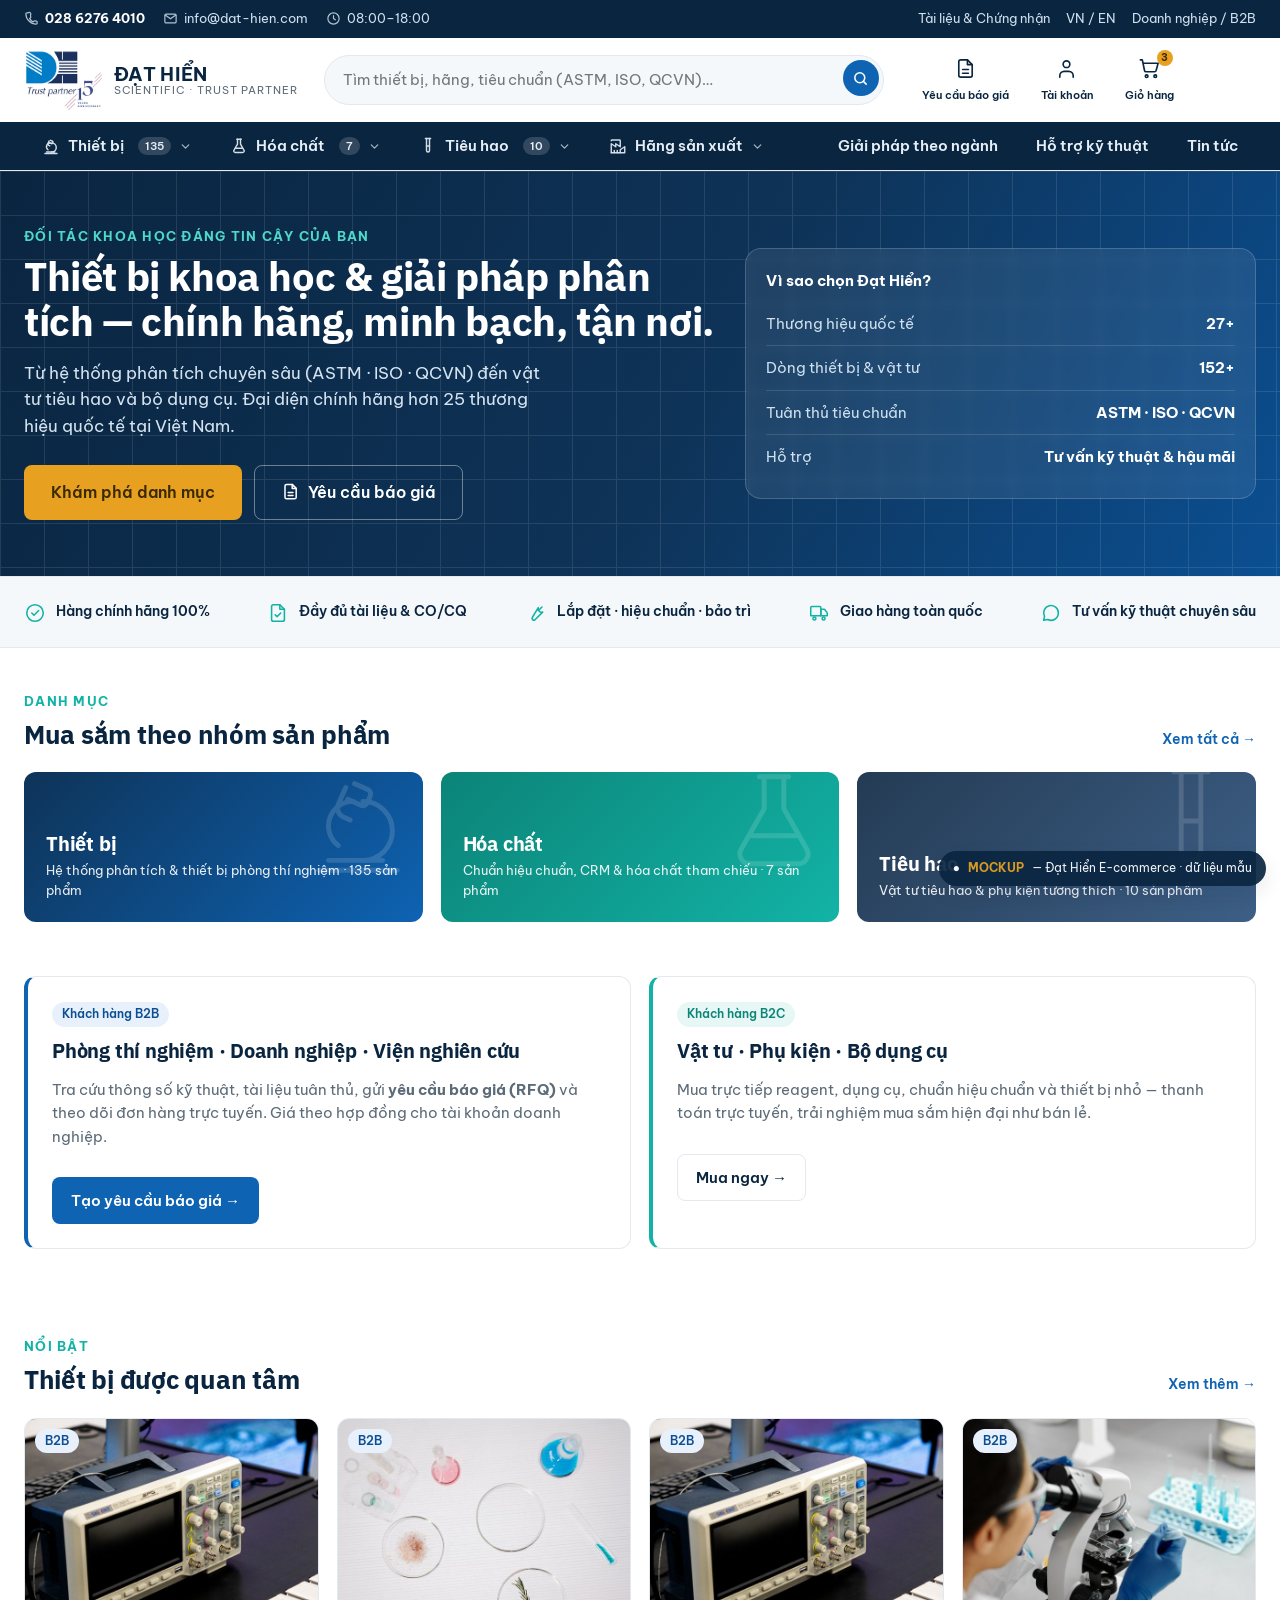
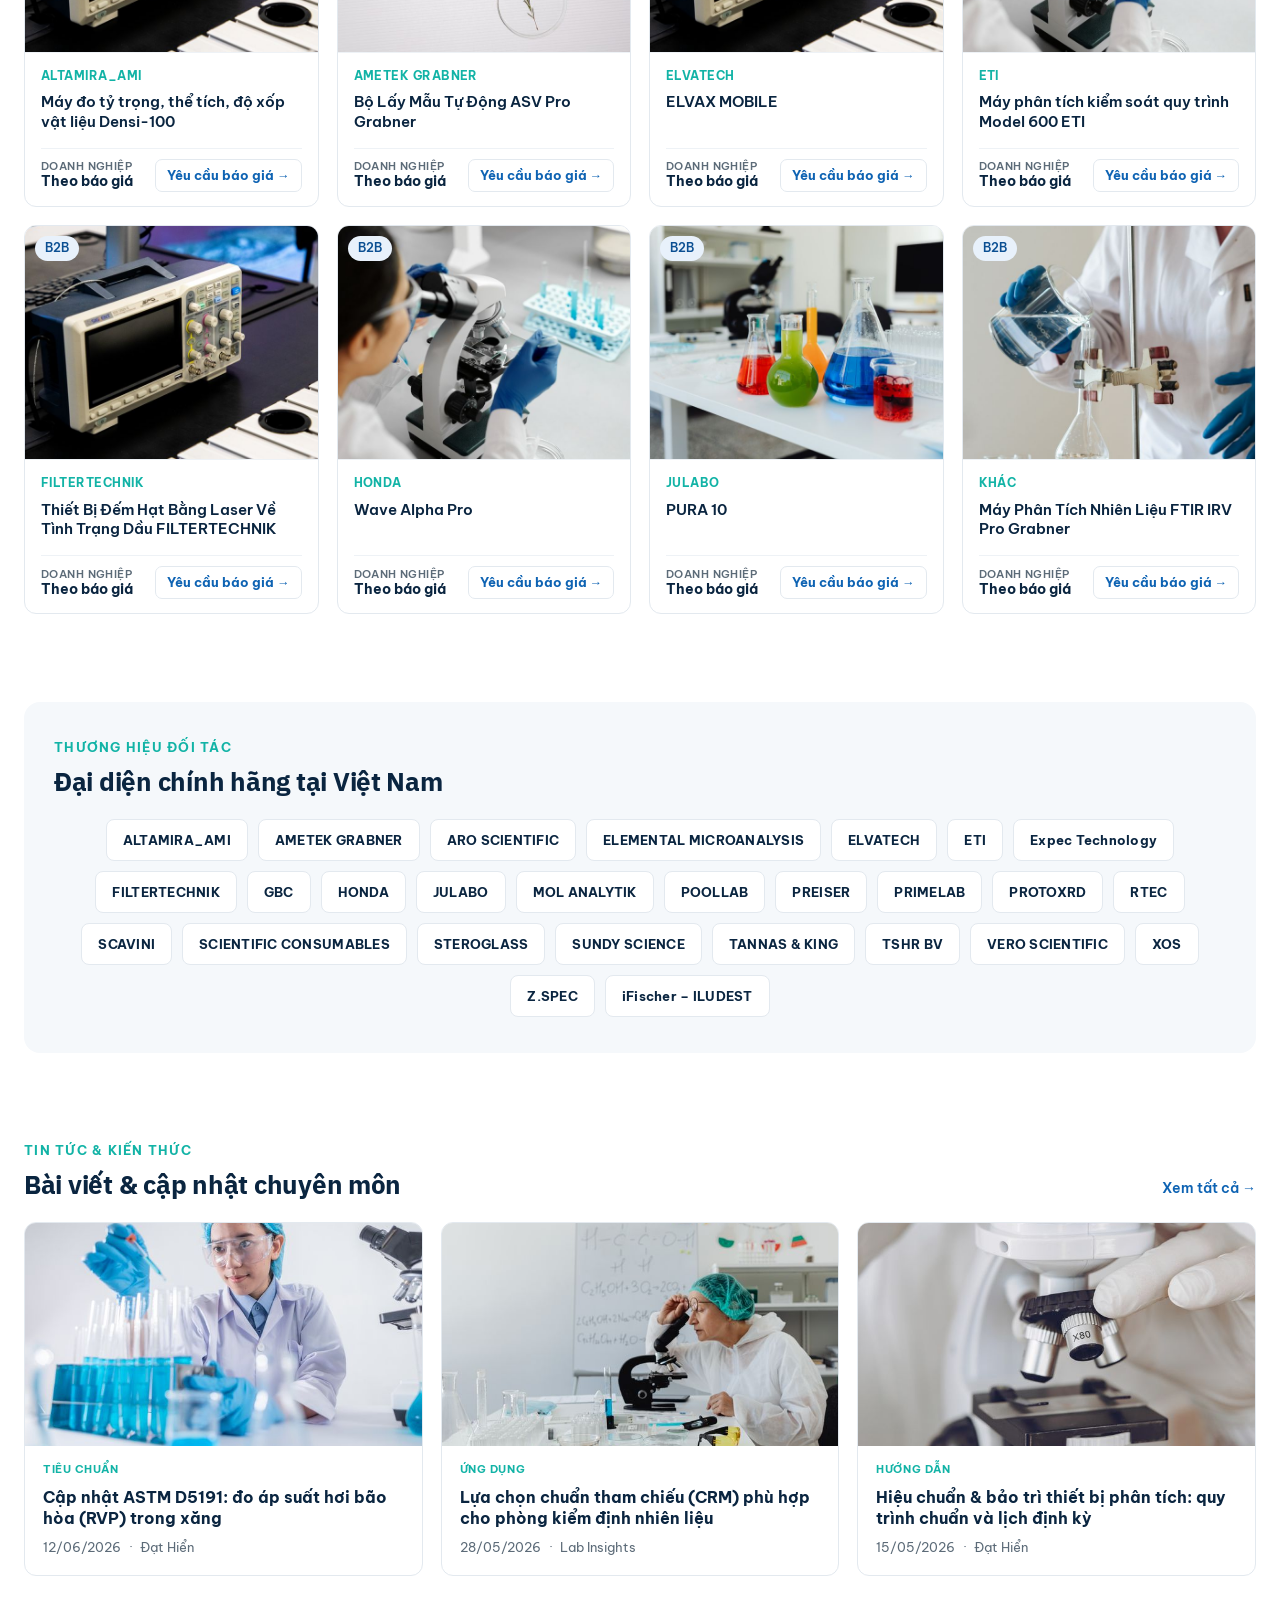
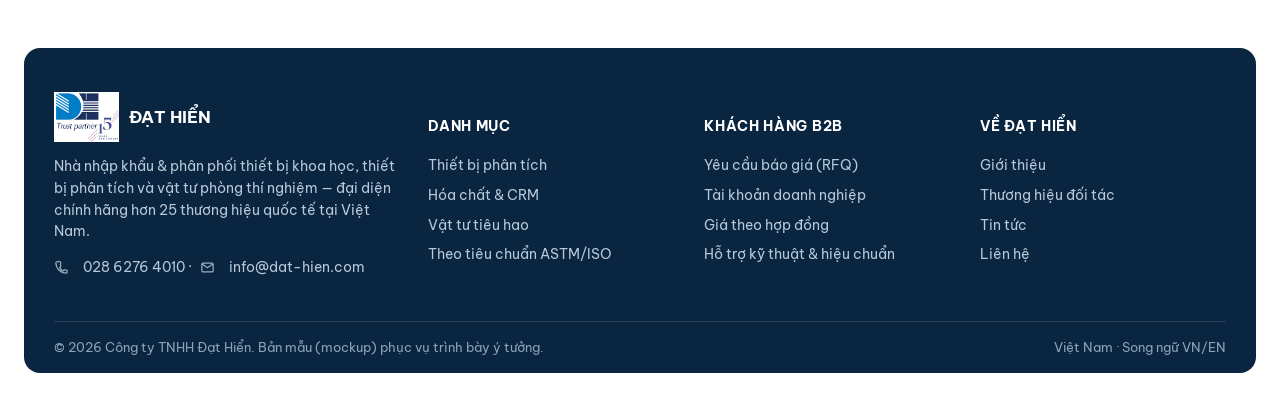
==== mockups/index.html @ 9067872b "Mockup Đạt Hiển — nền tảng TMĐT thiết bị khoa học - 6 trang mockup: trang chủ, danh mục, chi tiết SP" ====
<!doctype html>
<html lang="vi">
<head>
<meta charset="utf-8"/>
<meta name="viewport" content="width=device-width,initial-scale=1"/>
<title>Đạt Hiển — Nền tảng Thiết bị Khoa học | Mockup</title>
<link rel="stylesheet" href="assets/app.css"/>
</head>
<body>
<div id="site-header"></div>

<!-- HERO -->
<div class="hero">
  <div class="grid-deco"></div>
  <div class="wrap">
    <div>
      <div class="eyebrow" style="color:#4fd8c9">Đối tác khoa học đáng tin cậy của bạn</div>
      <h1>Thiết bị khoa học & giải pháp phân tích — chính hãng, minh bạch, tận nơi.</h1>
      <p>Từ hệ thống phân tích chuyên sâu (ASTM · ISO · QCVN) đến vật tư tiêu hao và bộ dụng cụ. Đại diện chính hãng hơn 25 thương hiệu quốc tế tại Việt Nam.</p>
      <div class="cta">
        <a class="btn btn-amber btn-lg" href="catalog.html">Khám phá danh mục</a>
        <a class="btn btn-ghost btn-lg" href="rfq.html" style="background:transparent;color:#fff;border-color:rgba(255,255,255,.4)"><span data-icon="doc"></span> Yêu cầu báo giá</a>
      </div>
    </div>
    <div class="hero-card">
      <div style="font-weight:700;color:#fff;font-size:15px;margin-bottom:10px">Vì sao chọn Đạt Hiển?</div>
      <div class="row"><span class="k">Thương hiệu quốc tế</span><b id="h-brands">25+</b></div>
      <div class="row"><span class="k">Dòng thiết bị & vật tư</span><b id="h-prod">—</b></div>
      <div class="row"><span class="k">Tuân thủ tiêu chuẩn</span><b>ASTM · ISO · QCVN</b></div>
      <div class="row"><span class="k">Hỗ trợ</span><b>Tư vấn kỹ thuật & hậu mãi</b></div>
    </div>
  </div>
</div>

<!-- TRUST -->
<div class="trust"><div class="wrap">
  <div class="item"><span class="ic" data-icon="check"></span> Hàng chính hãng 100%</div>
  <div class="item"><span class="ic" data-icon="fileCheck"></span> Đầy đủ tài liệu & CO/CQ</div>
  <div class="item"><span class="ic" data-icon="wrench"></span> Lắp đặt · hiệu chuẩn · bảo trì</div>
  <div class="item"><span class="ic" data-icon="truck"></span> Giao hàng toàn quốc</div>
  <div class="item"><span class="ic" data-icon="chat"></span> Tư vấn kỹ thuật chuyên sâu</div>
</div></div>

<!-- CATEGORIES -->
<section class="wrap">
  <div class="sec-head"><div><div class="eyebrow">Danh mục</div><h2>Mua sắm theo nhóm sản phẩm</h2></div>
    <a class="link" href="catalog.html">Xem tất cả →</a></div>
  <div class="grid g-3" id="cat-tiles"></div>
</section>

<!-- B2B / B2C split -->
<section class="wrap" style="padding-top:10px">
  <div class="grid g-2">
    <div class="panel" style="border-left:4px solid var(--brand)">
      <div class="pill">Khách hàng B2B</div>
      <h3 style="margin:12px 0 8px;font-size:20px">Phòng thí nghiệm · Doanh nghiệp · Viện nghiên cứu</h3>
      <p class="muted">Tra cứu thông số kỹ thuật, tài liệu tuân thủ, gửi <b>yêu cầu báo giá (RFQ)</b> và theo dõi đơn hàng trực tuyến. Giá theo hợp đồng cho tài khoản doanh nghiệp.</p>
      <a class="btn btn-primary" style="margin-top:14px" href="rfq.html">Tạo yêu cầu báo giá →</a>
    </div>
    <div class="panel" style="border-left:4px solid var(--teal)">
      <div class="pill teal">Khách hàng B2C</div>
      <h3 style="margin:12px 0 8px;font-size:20px">Vật tư · Phụ kiện · Bộ dụng cụ</h3>
      <p class="muted">Mua trực tiếp reagent, dụng cụ, chuẩn hiệu chuẩn và thiết bị nhỏ — thanh toán trực tuyến, trải nghiệm mua sắm hiện đại như bán lẻ.</p>
      <a class="btn btn-ghost" style="margin-top:14px" href="catalog.html">Mua ngay →</a>
    </div>
  </div>
</section>

<!-- FEATURED PRODUCTS -->
<section class="wrap">
  <div class="sec-head"><div><div class="eyebrow">Nổi bật</div><h2>Thiết bị được quan tâm</h2></div>
    <a class="link" href="catalog.html">Xem thêm →</a></div>
  <div class="grid g-4" id="featured"></div>
</section>

<!-- BRANDS -->
<section class="wrap">
  <div class="brands-box">
    <div class="sec-head"><div><div class="eyebrow">Thương hiệu đối tác</div><h2>Đại diện chính hãng tại Việt Nam</h2></div></div>
    <div class="brands-strip" id="brand-strip"></div>
  </div>
</section>

<!-- NEWS / ARTICLES -->
<section class="wrap">
  <div class="sec-head"><div><div class="eyebrow">Tin tức & Kiến thức</div><h2>Bài viết & cập nhật chuyên môn</h2></div>
    <a class="link" href="#">Xem tất cả →</a></div>
  <div class="grid g-3" id="articles"></div>
</section>

<div id="site-footer"></div>

<script src="assets/logo.js"></script>
<script src="assets/catalog.js"></script>
<script src="assets/app.js"></script>
<script>
DH.mountShell({cart:3});
// hero stats
document.getElementById('h-brands').textContent = DH.allManufacturers().length + '+';
var prods = DH.flatProducts();
document.getElementById('h-prod').textContent = prods.length + '+';

// category tiles
var cls=['ct-1','ct-2','ct-3'];
document.getElementById('cat-tiles').innerHTML = DH.catalog.categories.filter(function(c){return c.count>0;}).map(function(c,i){
  var d={'Thiết bị':'Hệ thống phân tích & thiết bị phòng thí nghiệm','Hóa chất':'Chuẩn hiệu chuẩn, CRM & hóa chất tham chiếu','Tiêu hao':'Vật tư tiêu hao & phụ kiện tương thích'};
  return '<a class="cat-tile '+cls[i%3]+'" href="catalog.html"><span class="big">'+DH.catSvg(c.name)+'</span>'
    +'<h3>'+c.name+'</h3><p>'+(d[c.name]||'')+' · '+c.count+' sản phẩm</p></a>';
}).join('');

// featured products (spread across manufacturers)
function card(p){
  var std = p.standards.slice(0,2).map(function(s){return '<span class="pill std">'+s+'</span>'}).join('');
  var isB2C = p.category!=='Thiết bị';
  var foot = isB2C
    ? '<span class="c-price"><small>Bán lẻ</small>Mua trực tiếp</span><span class="c-rfq teal">Thêm vào giỏ →</span>'
    : '<span class="c-price"><small>Doanh nghiệp</small>Theo báo giá</span><span class="c-rfq">Yêu cầu báo giá →</span>';
  return '<a class="card" href="product.html"><div class="thumb '+DH.thumbClass(p.category)+'"><span class="ico" aria-hidden="true">'+p.icon+'</span>'
    +'<img class="thumb-img" src="'+p.img+'" alt="'+p.title.replace(/"/g,"")+'" loading="lazy" onerror="this.remove()"/>'
    +'<span class="flag pill'+(isB2C?' teal':'')+'">'+(isB2C?p.category:'B2B')+'</span></div>'
    +'<div class="c-body"><div class="c-man">'+p.manufacturer+'</div>'
    +(p.deviceBrand?'<div class="c-oem">Tương thích: '+p.deviceBrand+'</div>':'')
    +'<div class="c-name">'+p.title+'</div>'
    +'<div class="c-std">'+std+'</div>'
    +'<div class="c-foot">'+foot+'</div></div></a>';
}
var picks=[]; var seenMan={};
prods.forEach(function(p){ if(!seenMan[p.manufacturer]){seenMan[p.manufacturer]=1;picks.push(p);} });
document.getElementById('featured').innerHTML = picks.slice(0,8).map(card).join('');

// brand strip
document.getElementById('brand-strip').innerHTML = DH.allManufacturers().map(function(m){
  return '<span class="b">'+m.name+'</span>';
}).join('');

// news / articles
var articles=[
  {img:'assets/img/news1.jpg', tag:'Tiêu chuẩn', title:'Cập nhật ASTM D5191: đo áp suất hơi bão hòa (RVP) trong xăng', date:'12/06/2026', src:'Đạt Hiển'},
  {img:'assets/img/news2.jpg', tag:'Ứng dụng', title:'Lựa chọn chuẩn tham chiếu (CRM) phù hợp cho phòng kiểm định nhiên liệu', date:'28/05/2026', src:'Lab Insights'},
  {img:'assets/img/news3.jpg', tag:'Hướng dẫn', title:'Hiệu chuẩn & bảo trì thiết bị phân tích: quy trình chuẩn và lịch định kỳ', date:'15/05/2026', src:'Đạt Hiển'}
];
document.getElementById('articles').innerHTML = articles.map(function(a){
  return '<a class="article-card" href="#"><div class="a-thumb"><img src="'+a.img+'" alt="" loading="lazy" onerror="this.remove()"/></div>'
    +'<div class="a-body"><div class="a-tag">'+a.tag+'</div><div class="a-title">'+a.title+'</div>'
    +'<div class="a-meta"><span>'+a.date+'</span><span>·</span><span>'+a.src+'</span></div></div></a>';
}).join('');
</script>
</body>
</html>
---- mockups/assets/app.css ----
/* ==========================================================================
   Đạt Hiển E-commerce — Mockup design system
   Phong cách: khoa học, sạch, chuyên nghiệp (cảm hứng alpharesources — bản sắc riêng)
   ========================================================================== */
@import url("fonts.css");
:root{
  --navy:#0a2540;
  --navy-2:#0e3358;
  --brand:#0e63b3;        /* Đạt Hiển blue */
  --brand-600:#0b4f92;
  --brand-050:#e8f1fb;
  --teal:#12b3a6;         /* accent khoa học */
  --teal-050:#e6f7f5;
  --amber:#e8a020;        /* RFQ / báo giá */
  --ink:#12222f;
  --muted:#5c6b78;
  --line:#e3e9ef;
  --line-2:#eef2f6;
  --bg:#ffffff;
  --surface:#f5f8fb;
  --surface-2:#eef3f8;
  --ok:#1a9d63;
  --radius:12px;
  --radius-sm:8px;
  --shadow-sm:0 1px 2px rgba(10,37,64,.06),0 1px 3px rgba(10,37,64,.08);
  --shadow-md:0 8px 24px rgba(10,37,64,.10);
  --shadow-lg:0 18px 48px rgba(10,37,64,.16);
  --maxw:1420px;
  --head-h:170px;         /* util(38)+head(84)+nav(48) — dùng cho sticky offset */
  --font:"Be Vietnam Pro","Segoe UI",Roboto,-apple-system,"Helvetica Neue",Arial,sans-serif;
  --font-head:"IBM Plex Sans","Be Vietnam Pro","Segoe UI",Roboto,-apple-system,Arial,sans-serif;
}
*{box-sizing:border-box}
html{scroll-behavior:smooth;overflow-x:hidden}
body{
  margin:0;font-family:var(--font);color:var(--ink);background:var(--bg);
  font-size:15px;line-height:1.55;-webkit-font-smoothing:antialiased;
  overflow-x:hidden;               /* chặn cuộn ngang do tràn trên mobile */
}
img{max-width:100%;display:block}
a{color:inherit;text-decoration:none}
/* Accessibility: focus rõ ràng cho bàn phím */
:focus-visible{outline:2px solid var(--brand);outline-offset:2px;border-radius:4px}
.util a:focus-visible,.hero a:focus-visible,.cat>a:focus-visible{outline-color:#fff}
.sr-only{position:absolute;width:1px;height:1px;padding:0;margin:-1px;overflow:hidden;clip:rect(0,0,0,0);white-space:nowrap;border:0}
/* ---- Bộ icon SVG ---- */
.svgi{width:1.2em;height:1.2em;flex:none;display:inline-block;vertical-align:-.18em;
  stroke:currentColor;fill:none;stroke-width:1.9;stroke-linecap:round;stroke-linejoin:round}
.u-i{width:15px;height:15px;vertical-align:-.22em;margin-right:6px;opacity:.85}
.nav-i{width:18px;height:18px;vertical-align:-.2em;opacity:.92}
.cat>a .chev{display:inline-flex;align-items:center;opacity:.7}
.cat>a .chev .svgi{width:13px;height:13px;stroke-width:2.4}
.icon-btn .ic .svgi{width:23px;height:23px;stroke-width:1.7}
.s-btn .svgi{width:17px;height:17px;stroke-width:2.2}
.trust .item .svgi{width:22px;height:22px;stroke-width:1.7;color:var(--teal)}
.cat-tile .big .svgi{width:118px;height:118px;stroke:#fff;stroke-width:1;opacity:1}
h1,h2,h3,h4{margin:0;line-height:1.2;color:var(--navy);font-weight:700;font-family:var(--font-head);letter-spacing:-.01em}
.wrap{max-width:var(--maxw);margin:0 auto;padding:0 24px}
.muted{color:var(--muted)}
.pill{display:inline-flex;align-items:center;gap:6px;font-size:12px;font-weight:600;
  padding:3px 10px;border-radius:999px;background:var(--brand-050);color:var(--brand-600)}
.pill.teal{background:var(--teal-050);color:#0c8478}
.pill.std{background:#f0f4f8;color:var(--muted);font-weight:600;letter-spacing:.02em}
.btn{display:inline-flex;align-items:center;justify-content:center;gap:8px;cursor:pointer;
  font:inherit;font-weight:600;border:1px solid transparent;border-radius:var(--radius-sm);
  padding:11px 18px;transition:.15s;white-space:nowrap}
.btn-primary{background:var(--brand);color:#fff}
.btn-primary:hover{background:var(--brand-600)}
.btn-amber{background:var(--amber);color:#3a2a00}
.btn-amber:hover{filter:brightness(.96)}
.btn-ghost{background:#fff;border-color:var(--line);color:var(--navy)}
.btn-ghost:hover{border-color:var(--brand);color:var(--brand)}
.btn-lg{padding:14px 26px;font-size:16px}
.btn-block{width:100%}

/* ---------- Top utility bar ---------- */
.util{background:var(--navy);color:#cfe0ee;font-size:12.5px}
.util .wrap{display:flex;align-items:center;justify-content:space-between;height:38px}
.util a{color:#cfe0ee}.util a:hover{color:#fff}
.util .u-left span{margin-right:18px}
.util .u-right span{margin-left:16px}
.util b{color:#fff}

/* ---------- Header ---------- */
header.site{position:sticky;top:0;z-index:60;background:#fff;border-bottom:1px solid var(--line);box-shadow:var(--shadow-sm)}
.head-main{display:flex;align-items:center;gap:26px;height:84px}
.brand{display:flex;align-items:center;gap:12px}
.brand img{height:60px;width:auto}
.brand .b-txt{line-height:1.1}
.brand .b-name{font-weight:800;color:var(--navy);font-size:19px;letter-spacing:.01em}
.brand .b-sub{font-size:11px;color:var(--muted);text-transform:uppercase;letter-spacing:.08em}
.search{flex:1;position:relative;max-width:560px}
.search input{width:100%;border:1.5px solid var(--line);border-radius:999px;padding:12px 46px 12px 18px;
  font:inherit;background:var(--surface)}
.search input:focus{outline:none;border-color:var(--brand);background:#fff}
.search .s-btn{position:absolute;right:5px;top:5px;width:36px;height:36px;border:none;border-radius:50%;
  background:var(--brand);color:#fff;cursor:pointer;font-size:15px}
.head-actions{display:flex;align-items:center;gap:8px}
.icon-btn{display:flex;flex-direction:column;align-items:center;gap:2px;padding:6px 12px;border-radius:8px;
  color:var(--navy);font-size:11px;font-weight:600;cursor:pointer}
.icon-btn:hover{background:var(--surface)}
.icon-btn .ic{font-size:19px}
.icon-btn .badge{position:relative}
.icon-btn .badge b{position:absolute;top:-6px;right:-12px;background:var(--amber);color:#3a2a00;
  font-size:10px;min-width:16px;height:16px;border-radius:8px;display:flex;align-items:center;justify-content:center;padding:0 3px}
/* hamburger (chỉ hiện trên mobile) */
.nav-toggle{display:none;flex-direction:column;justify-content:center;gap:5px;width:44px;height:44px;
  border:1px solid var(--line);border-radius:10px;background:#fff;cursor:pointer;padding:0 11px;flex:none}
.nav-toggle span{display:block;height:2px;background:var(--navy);border-radius:2px;transition:.2s}
.nav-scrim{display:none}

/* ---------- Nav bar (horizontal categories) ---------- */
nav.cats{background:var(--navy);position:relative}
.cats .wrap{display:flex;align-items:stretch;gap:2px;position:relative}
.cat{position:static}
.cat>a{display:flex;align-items:center;gap:8px;height:48px;padding:0 18px;color:#e6eef6;font-weight:600;font-size:14.5px;cursor:pointer}
.cat>a .chev{font-size:10px;opacity:.7;transition:.2s}
.cat:hover>a,.cat.active>a{background:var(--brand)}
.cat:hover>a .chev{transform:rotate(180deg)}
.cat .tag{margin-left:6px;font-size:10.5px;background:rgba(255,255,255,.16);padding:1px 7px;border-radius:999px}
.cat.spacer{margin-left:auto}
.cat.plain>a:hover{background:var(--navy-2)}

/* ---------- Mega menu ---------- */
.mega{position:absolute;left:0;right:0;top:100%;background:#fff;border-top:3px solid var(--brand);
  box-shadow:var(--shadow-lg);opacity:0;visibility:hidden;transform:translateY(6px);transition:.16s;z-index:70}
.cat:hover .mega,.cat:focus-within .mega{opacity:1;visibility:visible;transform:none}
.cat:focus-within>a{background:var(--brand)}
.mega-inner{max-width:var(--maxw);margin:0 auto;display:grid;grid-template-columns:290px 1fr;min-height:360px}
.mm-left{background:var(--surface);border-right:1px solid var(--line);padding:14px 0;max-height:460px;overflow:auto}
.mm-left .mm-h{padding:6px 22px;font-size:11px;font-weight:700;text-transform:uppercase;letter-spacing:.08em;color:var(--muted)}
.mm-man{display:flex;align-items:center;justify-content:space-between;padding:9px 22px;cursor:pointer;font-size:14px;font-weight:600;color:var(--navy);border-left:3px solid transparent}
.mm-man:hover,.mm-man.on{background:#fff;border-left-color:var(--brand);color:var(--brand)}
.mm-man .c{font-size:11px;color:var(--muted);font-weight:600}
.mm-right{padding:22px 28px;overflow:auto;max-height:460px}
.mm-right .mm-title{display:flex;align-items:baseline;gap:10px;margin-bottom:14px}
.mm-right .mm-title h4{font-size:16px}
.mm-cols{columns:3;column-gap:34px}
.mm-line{break-inside:avoid;margin-bottom:16px}
.mm-line .l-h{font-weight:700;color:var(--navy);font-size:13.5px;margin-bottom:6px;padding-bottom:5px;border-bottom:1px solid var(--line-2)}
.mm-line a{display:block;font-size:13px;color:var(--muted);padding:3px 0}
.mm-line a:hover{color:var(--brand)}
.mm-foot{grid-column:1/-1;border-top:1px solid var(--line);padding:12px 28px;display:flex;justify-content:space-between;align-items:center;background:var(--surface)}
.mm-foot .k{font-size:12.5px;color:var(--muted)}

/* mega-menu: manufacturer A-Z grid variant */
.mm-azgrid{display:grid;grid-template-columns:repeat(4,1fr);gap:10px 26px;padding:24px 28px}
.mm-azgrid a{font-size:13.5px;color:var(--navy);padding:5px 0;font-weight:600;display:flex;justify-content:space-between}
.mm-azgrid a:hover{color:var(--brand)}
.mm-azgrid a .c{color:var(--muted);font-weight:600;font-size:11px}

/* ---------- Breadcrumb ---------- */
.crumb{font-size:13px;color:var(--muted);padding:16px 0}
.crumb a:hover{color:var(--brand)}
.crumb .sep{margin:0 8px;opacity:.6}

/* ---------- Generic section ---------- */
section{padding:40px 0}
/* class .wrap (padding:0 24px) vốn đè mất padding dọc của section → khôi phục nhịp dọc, giữ padding ngang */
section.wrap{padding-top:44px;padding-bottom:44px}
.sec-head{display:flex;align-items:flex-end;justify-content:space-between;margin-bottom:22px}
.sec-head h2{font-size:26px}
.sec-head .link{color:var(--brand);font-weight:600;font-size:14px}
.eyebrow{color:var(--teal);font-weight:700;font-size:12.5px;text-transform:uppercase;letter-spacing:.1em;margin-bottom:8px}

/* ---------- Cards ---------- */
.grid{display:grid;gap:18px}
.g-3{grid-template-columns:repeat(3,1fr)}
.g-4{grid-template-columns:repeat(4,1fr)}
.g-2{grid-template-columns:repeat(2,1fr)}
.card{background:#fff;border:1px solid var(--line);border-radius:var(--radius);overflow:hidden;transition:.16s;display:flex;flex-direction:column}
.card:hover{box-shadow:var(--shadow-md);transform:translateY(-2px);border-color:#d3ddE7}
.card .thumb{aspect-ratio:5/4;background:
    radial-gradient(120% 120% at 30% 20%,#fff 0%,var(--surface) 55%,var(--surface-2) 100%);
  display:flex;align-items:center;justify-content:center;position:relative;border-bottom:1px solid var(--line-2)}
.card .thumb::after{content:"";position:absolute;inset:0;opacity:.5;
  background-image:linear-gradient(var(--line-2) 1px,transparent 1px),linear-gradient(90deg,var(--line-2) 1px,transparent 1px);
  background-size:24px 24px;-webkit-mask-image:radial-gradient(circle at center,#000 40%,transparent 78%);mask-image:radial-gradient(circle at center,#000 40%,transparent 78%)}
.card .thumb .ico{position:relative;color:var(--brand);opacity:.55}
.card .thumb .ico .svgi{width:56px;height:56px;stroke-width:1.4}
.card .thumb .thumb-img{position:absolute;inset:0;width:100%;height:100%;object-fit:cover;z-index:1}
.card:hover .thumb .thumb-img{transform:scale(1.04);transition:transform .3s}
.card .thumb .flag{position:absolute;top:10px;left:10px;z-index:2}
/* sắc nền + màu icon theo danh mục để phá thế đơn điệu của lưới sản phẩm */
.card .thumb.tb-equip{background:radial-gradient(120% 120% at 30% 20%,#fff,var(--brand-050) 120%)}
.card .thumb.tb-equip .ico{color:var(--brand)}
.card .thumb.tb-chem{background:radial-gradient(120% 120% at 30% 20%,#fff,var(--teal-050) 120%)}
.card .thumb.tb-chem .ico{color:#0c8478}
.card .thumb.tb-consum{background:radial-gradient(120% 120% at 30% 20%,#fff,#eef2f8 120%)}
.card .thumb.tb-consum .ico{color:#3d5f86}
.card .c-body{padding:14px 16px;display:flex;flex-direction:column;gap:8px;flex:1}
.card .c-man{font-size:11.5px;font-weight:700;color:var(--teal);text-transform:uppercase;letter-spacing:.04em}
.card .c-oem{font-size:11.5px;font-weight:600;color:#0c8478;margin-top:-2px}
.card .c-name{font-weight:600;color:var(--navy);font-size:14.5px;line-height:1.35;display:-webkit-box;-webkit-line-clamp:2;-webkit-box-orient:vertical;overflow:hidden;min-height:39px}
.card .c-std{display:flex;flex-wrap:wrap;gap:5px}
.card .c-foot{margin-top:auto;display:flex;align-items:center;justify-content:space-between;gap:8px;padding-top:10px;border-top:1px solid var(--line-2)}
.card .c-price{display:flex;flex-direction:column;font-weight:700;color:var(--navy);font-size:13.5px;line-height:1.25}
.card .c-price small{font-weight:600;color:var(--muted);font-size:10.5px;text-transform:uppercase;letter-spacing:.04em}
.card .c-rfq{font-size:12.5px;font-weight:700;color:var(--brand);display:inline-flex;align-items:center;gap:4px;
  border:1px solid var(--line);padding:6px 11px;border-radius:7px;white-space:nowrap;transition:.15s}
.card:hover .c-rfq{border-color:var(--brand);background:var(--brand-050)}
.card .c-rfq.teal{color:#0c8478}
.card:hover .c-rfq.teal{border-color:var(--teal);background:var(--teal-050)}

/* category tiles */
.cat-tile{border-radius:var(--radius);padding:22px;color:#fff;position:relative;overflow:hidden;min-height:150px;display:flex;flex-direction:column;justify-content:flex-end}
.cat-tile h3{color:#fff;font-size:20px}
.cat-tile p{margin:4px 0 0;font-size:13px;opacity:.9}
.cat-tile .big{position:absolute;top:-10px;right:6px;font-size:88px;opacity:.14}
.ct-1{background:linear-gradient(135deg,#0e3358,#0e63b3)}
.ct-2{background:linear-gradient(135deg,#0c8478,#12b3a6)}
.ct-3{background:linear-gradient(135deg,#243b54,#3d5f86)}

/* ---------- Footer ---------- */
footer.site{color:#b7c8d8;margin-top:28px;padding-bottom:26px;font-size:14px}
.foot-box{background:var(--navy);border-radius:16px;padding:0 30px}
footer.site .cols{display:grid;grid-template-columns:1.4fr 1fr 1fr 1fr;gap:30px;padding:44px 0 28px}
footer.site h5{color:#fff;font-size:14px;text-transform:uppercase;letter-spacing:.05em;margin-bottom:14px}
footer.site a{display:block;color:#b7c8d8;padding:4px 0}
footer.site a:hover{color:#fff}
footer.site .fbrand{display:flex;align-items:center;gap:10px;margin-bottom:14px}
footer.site .fbrand img{height:50px}
footer.site .fbrand b{color:#fff;font-size:17px}
footer.site .bar{border-top:1px solid rgba(255,255,255,.12);padding:16px 0;display:flex;justify-content:space-between;font-size:12.5px;color:#8ba3b8}

/* ---------- Utility layout ---------- */
.hero{background:linear-gradient(120deg,var(--navy) 0%,#0e3358 55%,var(--brand-600) 100%);color:#fff;position:relative;overflow:hidden}
.hero .wrap{position:relative;z-index:2;display:grid;grid-template-columns:1.15fr .85fr;gap:30px;align-items:center;padding:56px 24px}
.hero h1{color:#fff;font-size:40px;line-height:1.12}
.hero p{color:#d5e3f0;font-size:17px;margin:16px 0 26px;max-width:520px}
.hero .cta{display:flex;gap:12px;flex-wrap:wrap}
.hero .grid-deco{position:absolute;inset:0;opacity:.10;
  background-image:linear-gradient(#fff 1px,transparent 1px),linear-gradient(90deg,#fff 1px,transparent 1px);
  background-size:44px 44px}
.hero-card{background:rgba(255,255,255,.08);border:1px solid rgba(255,255,255,.18);border-radius:16px;padding:20px;backdrop-filter:blur(4px)}
.hero-card .row{display:flex;justify-content:space-between;padding:10px 0;border-bottom:1px solid rgba(255,255,255,.12);color:#e6eef6}
.hero-card .row:last-child{border:none}
.hero-card .k{color:#cfe0ee}.hero-card b{color:#fff}

.trust{background:var(--surface);border-top:1px solid var(--line);border-bottom:1px solid var(--line)}
.trust .wrap{display:flex;align-items:center;justify-content:space-between;gap:20px;padding:18px 24px;flex-wrap:wrap}
.trust .item{display:flex;align-items:center;gap:10px;font-size:13.5px;font-weight:600;color:var(--navy)}
.trust .item .ic{font-size:22px}

/* news / article cards */
.article-card{background:#fff;border:1px solid var(--line);border-radius:var(--radius);overflow:hidden;display:flex;flex-direction:column;transition:.16s}
.article-card:hover{box-shadow:var(--shadow-md);transform:translateY(-2px);border-color:#d3ddE7}
.article-card .a-thumb{aspect-ratio:16/9;overflow:hidden;background:var(--surface)}
.article-card .a-thumb img{width:100%;height:100%;object-fit:cover;transition:transform .3s}
.article-card:hover .a-thumb img{transform:scale(1.05)}
.article-card .a-body{padding:15px 18px 18px;display:flex;flex-direction:column;gap:9px;flex:1}
.article-card .a-tag{font-size:11px;font-weight:700;text-transform:uppercase;letter-spacing:.05em;color:var(--teal)}
.article-card .a-title{font-weight:700;color:var(--navy);font-size:15.5px;line-height:1.35;
  display:-webkit-box;-webkit-line-clamp:2;-webkit-box-orient:vertical;overflow:hidden}
.article-card:hover .a-title{color:var(--brand)}
.article-card .a-meta{margin-top:auto;font-size:12.5px;color:var(--muted);display:flex;gap:8px;align-items:center}

/* brand logos strip */
.brands-box{background:var(--surface);border-radius:16px;padding:36px 30px}
.brands-strip{display:flex;flex-wrap:wrap;gap:10px;justify-content:center}
.brands-strip .b{background:#fff;border:1px solid var(--line);border-radius:8px;padding:10px 16px;font-weight:700;color:var(--navy);font-size:13px;letter-spacing:.02em}

/* ---------- Catalog page ---------- */
.cat-layout{display:grid;grid-template-columns:270px 1fr;gap:28px;align-items:start;padding-top:8px;padding-bottom:50px}
.filters{border:1px solid var(--line);border-radius:var(--radius);padding:6px 0;position:sticky;top:calc(var(--head-h) + 12px);max-height:calc(100vh - var(--head-h) - 24px);overflow:auto}
.f-group{padding:14px 18px;border-bottom:1px solid var(--line-2)}
.f-group:last-child{border:none}
.f-group h5{font-size:13px;text-transform:uppercase;letter-spacing:.05em;color:var(--muted);margin-bottom:10px}
.f-check{display:flex;align-items:center;gap:9px;padding:5px 0;font-size:13.5px;color:var(--navy);cursor:pointer}
.f-check input{accent-color:var(--brand);width:15px;height:15px}
.f-check .c{margin-left:auto;color:var(--muted);font-size:12px}
.toolbar{display:flex;align-items:center;justify-content:space-between;margin-bottom:18px;flex-wrap:wrap;gap:10px}
.toolbar .count b{color:var(--navy)}
.seg{display:inline-flex;border:1px solid var(--line);border-radius:8px;overflow:hidden}
.seg button{border:none;background:#fff;padding:8px 14px;font:inherit;font-weight:600;color:var(--muted);cursor:pointer}
.seg button.on{background:var(--brand);color:#fff}

/* ---------- Product detail ---------- */
.pd{display:grid;grid-template-columns:1.05fr 1fr;gap:40px;padding-top:10px;padding-bottom:40px}
.pd-gallery .main{position:relative;aspect-ratio:1/1;background:linear-gradient(135deg,var(--surface),var(--surface-2));border:1px solid var(--line);border-radius:var(--radius);display:flex;align-items:center;justify-content:center;overflow:hidden}
.pd-gallery .main .pd-main-img{position:absolute;inset:0;width:100%;height:100%;object-fit:cover}
.pd-gallery .thumbs .pd-thumb{overflow:hidden;padding:0}
.pd-gallery .thumbs .pd-thumb img{width:100%;height:100%;object-fit:cover}
.pd-gallery .thumbs .pd-thumb.on{border-color:var(--brand);opacity:1}
.pd-gallery .main .ico{color:var(--brand);opacity:.38}
.pd-gallery .main .ico .svgi{width:128px;height:128px;stroke-width:1.1}
.pd-gallery .thumbs div .svgi{width:26px;height:26px;color:var(--muted)}
.pd-assure span .svgi{width:16px;height:16px;color:var(--teal);vertical-align:-.2em;margin-right:3px}
.pd-gallery .thumbs{display:flex;gap:10px;margin-top:12px}
.pd-gallery .thumbs div{width:70px;height:70px;border:1px solid var(--line);border-radius:8px;background:var(--surface);display:flex;align-items:center;justify-content:center;font-size:24px;opacity:.5;cursor:pointer}
.pd-gallery .thumbs div:first-child{border-color:var(--brand);opacity:1}
.pd-info h1{font-size:27px;line-height:1.2;margin:8px 0 12px}
.pd-info .meta{display:flex;gap:8px;flex-wrap:wrap;margin-bottom:16px}
.pd-variants{margin:18px 0 6px}
.pd-variants .pv-label{font-size:13px;font-weight:700;color:var(--navy);margin-bottom:9px}
.pd-variants .pv-opts{display:flex;flex-wrap:wrap;gap:9px}
.pd-variants .pv{border:1.5px solid var(--line);background:#fff;border-radius:9px;padding:9px 15px;
  font:inherit;font-weight:600;font-size:13.5px;color:var(--navy);cursor:pointer;text-align:left;transition:.15s}
.pd-variants .pv small{display:block;font-weight:500;color:var(--muted);font-size:11px;margin-top:2px}
.pd-variants .pv:hover{border-color:var(--brand);color:var(--brand)}
.pd-variants .pv:hover small{color:var(--brand)}
.pd-variants .pv.on{border-color:var(--brand);background:var(--brand-050);color:var(--brand-600)}
.pd-price{background:var(--surface);border:1px solid var(--line);border-radius:var(--radius);padding:18px 20px;margin:18px 0}
.pd-price .big{font-size:26px;font-weight:800;color:var(--navy)}
.pd-buy{display:grid;grid-template-columns:1fr 1fr;gap:12px;margin-top:16px}
.pd-note{display:flex;gap:10px;align-items:flex-start;font-size:13px;color:var(--muted);margin-top:14px;background:var(--teal-050);border-radius:8px;padding:12px 14px}
.spec-table{width:100%;border-collapse:collapse;font-size:14px;font-variant-numeric:tabular-nums}
.spec-table td{padding:11px 14px;border-bottom:1px solid var(--line-2)}
.spec-table td:first-child{color:var(--muted);width:42%;font-weight:600}
.tabs{display:flex;gap:4px;border-bottom:2px solid var(--line);margin:10px 0 20px}
.tabs button{border:none;background:none;font:inherit;font-weight:700;color:var(--muted);padding:12px 18px;cursor:pointer;border-bottom:3px solid transparent;margin-bottom:-2px}
.tabs button.on{color:var(--brand);border-bottom-color:var(--brand)}
.tab-panel{display:none}
.tab-panel.on{display:block}
/* prose (mô tả chi tiết) */
.prose{max-width:820px}
.prose p{margin:0 0 12px;color:var(--ink);line-height:1.7}
.prose h4{font-size:16px;margin:20px 0 8px}
.prose ul{margin:0 0 8px;padding-left:20px}
.prose li{margin:5px 0;line-height:1.6}
/* standards list */
.std-list{display:flex;flex-direction:column;gap:12px;max-width:860px}
.std-item{display:flex;gap:14px;align-items:flex-start;border:1px solid var(--line);border-radius:10px;padding:14px 16px}
.std-item .pill.std{flex:none;margin-top:2px}
.std-item .s-txt h4{font-size:14.5px;margin-bottom:3px}
.std-item .s-txt p{font-size:13.5px;margin:0}
/* documents */
.doc-list{display:grid;grid-template-columns:repeat(2,1fr);gap:14px;max-width:860px}
.doc-item{display:flex;align-items:center;gap:14px;border:1px solid var(--line);border-radius:10px;padding:14px 16px;transition:.15s}
.doc-item:hover{border-color:var(--brand);box-shadow:var(--shadow-sm)}
.doc-item .d-ic{flex:none;width:42px;height:42px;border-radius:9px;background:var(--brand-050);color:var(--brand);display:flex;align-items:center;justify-content:center}
.doc-item .d-ic .svgi{width:22px;height:22px}
.doc-item .d-meta{display:flex;flex-direction:column;flex:1;min-width:0}
.doc-item .d-name{font-weight:700;color:var(--navy);font-size:14px;line-height:1.3}
.doc-item .d-sub{font-size:12px;color:var(--muted);margin-top:2px}
.doc-item .d-dl{flex:none;color:var(--muted)}
.doc-item:hover .d-dl{color:var(--brand)}
.doc-item .d-dl .svgi{width:20px;height:20px}

/* ---------- Steps / RFQ / checkout ---------- */
.steps{display:flex;gap:0;margin:8px 0 30px}
.step{flex:1;display:flex;align-items:center;gap:10px;font-size:13.5px;color:var(--muted);font-weight:600}
.step .n{width:28px;height:28px;border-radius:50%;background:var(--surface-2);color:var(--muted);display:flex;align-items:center;justify-content:center;font-weight:700;flex:none}
.step.on{color:var(--navy)}
.step.on .n{background:var(--brand);color:#fff}
.step.done .n{background:var(--ok);color:#fff}
.step .bar{flex:1;height:2px;background:var(--line);margin:0 6px}
.panel{border:1px solid var(--line);border-radius:var(--radius);padding:24px;background:#fff}
.field{margin-bottom:16px}
.field label{display:block;font-size:13px;font-weight:600;color:var(--navy);margin-bottom:6px}
.field input,.field select,.field textarea{width:100%;border:1.5px solid var(--line);border-radius:8px;padding:11px 13px;font:inherit;background:#fff}
.field input:focus,.field select:focus,.field textarea:focus{outline:none;border-color:var(--brand)}
.f-row{display:grid;grid-template-columns:1fr 1fr;gap:16px}
.checkout-grid{display:grid;grid-template-columns:1fr 360px;gap:28px;align-items:start;padding-bottom:50px}
.summary{border:1px solid var(--line);border-radius:var(--radius);padding:20px;position:sticky;top:calc(var(--head-h) + 12px)}
.summary .s-row{display:flex;justify-content:space-between;padding:8px 0;font-size:14px;color:var(--muted)}
.summary .s-row b{color:var(--navy)}
.summary .s-total{border-top:1px solid var(--line);margin-top:8px;padding-top:14px;font-size:18px}
.summary .s-total b{color:var(--navy)}

/* cart / rfq line items */
.li{display:grid;grid-template-columns:80px 1fr auto;gap:16px;padding:16px 0;border-bottom:1px solid var(--line-2);align-items:center}
.li .li-thumb{width:80px;height:80px;border:1px solid var(--line);border-radius:8px;background:var(--surface);display:flex;align-items:center;justify-content:center;overflow:hidden}
.li .li-thumb .svgi{width:34px;height:34px;color:var(--brand);opacity:.5}
.li .li-thumb img{width:100%;height:100%;object-fit:cover}
.li .li-name{font-weight:600;color:var(--navy)}
.li .li-man{font-size:12px;color:var(--teal);font-weight:700;text-transform:uppercase}
.qty{display:inline-flex;border:1px solid var(--line);border-radius:8px;overflow:hidden}
.qty button{border:none;background:var(--surface);width:32px;height:34px;font-size:16px;cursor:pointer;color:var(--navy)}
.qty span{width:40px;display:flex;align-items:center;justify-content:center;font-weight:600}

/* account */
.acct{display:grid;grid-template-columns:250px 1fr;gap:28px;padding-top:10px;padding-bottom:50px;align-items:start}
.acct-nav{border:1px solid var(--line);border-radius:var(--radius);overflow:hidden}
.acct-nav .a-user{padding:18px;background:var(--surface);border-bottom:1px solid var(--line)}
.acct-nav .a-user b{color:var(--navy);display:block}
.acct-nav a{display:flex;align-items:center;gap:10px;padding:12px 18px;font-weight:600;color:var(--navy);border-left:3px solid transparent;font-size:14px}
.acct-nav a:hover{background:var(--surface)}
.acct-nav a .svgi{width:18px;height:18px;opacity:.85}
.pay-opt .svgi{width:20px;height:20px;vertical-align:-.25em;color:var(--brand)}
.acct-nav a.on{background:var(--brand-050);border-left-color:var(--brand);color:var(--brand)}
.stat-row{display:grid;grid-template-columns:repeat(4,1fr);gap:16px;margin-bottom:24px}
.stat{border:1px solid var(--line);border-radius:var(--radius);padding:18px}
.stat .v{font-size:26px;font-weight:800;color:var(--navy)}
.stat .l{font-size:13px;color:var(--muted)}
.tbl{width:100%;border-collapse:collapse;font-size:14px;font-variant-numeric:tabular-nums}
.tbl th{text-align:left;font-size:12px;text-transform:uppercase;letter-spacing:.04em;color:var(--muted);padding:12px 14px;border-bottom:2px solid var(--line)}
.tbl td{padding:14px;border-bottom:1px solid var(--line-2)}
.tbl tr:hover td{background:var(--surface)}
.status{font-size:12px;font-weight:700;padding:3px 10px;border-radius:999px}
.st-quote{background:#fff3dc;color:#8a5a00}
.st-confirm{background:var(--brand-050);color:var(--brand-600)}
.st-done{background:#e3f5ec;color:var(--ok)}

.section-title{font-size:22px;margin-bottom:6px}
.lead{color:var(--muted);max-width:680px;margin-bottom:22px}

/* mockup ribbon */
.mock-ribbon{position:fixed;bottom:14px;right:14px;z-index:200;background:var(--navy);color:#fff;font-size:12px;
  padding:8px 14px;border-radius:999px;box-shadow:var(--shadow-md);display:flex;align-items:center;gap:8px;opacity:.92}
.mock-ribbon b{color:var(--amber)}

/* ============ Responsive ============ */
@media (max-width:960px){
  :root{--head-h:132px}
  .hero .wrap,.pd,.cat-layout,.acct{grid-template-columns:1fr}
  .hero .wrap{padding:34px 20px}
  .hero h1{font-size:29px}
  .hero p{font-size:15.5px}
  .g-4{grid-template-columns:repeat(2,1fr)}
  .g-3{grid-template-columns:repeat(2,1fr)}
  .filters,.summary{position:static;max-height:none}
  footer.site .cols{grid-template-columns:1fr 1fr}

  /* header: gọn lại, hiện hamburger */
  .head-main{height:auto;min-height:66px;gap:10px 12px;flex-wrap:wrap;padding-top:10px;padding-bottom:10px}
  .brand img{height:44px}
  .brand .b-sub{display:none}
  .brand{margin-right:auto}
  .search{max-width:none;order:3;flex-basis:100%;min-width:0}
  .search input{min-width:0}
  .nav-toggle{display:flex}
  .head-actions .icon-btn span:not(.ic):not(.badge){display:none} /* chỉ còn icon */
  .head-actions .icon-btn{padding:6px 8px}

  /* nav: chuyển thành drawer trượt từ trái */
  nav.cats{position:fixed;top:0;left:0;bottom:0;width:min(84vw,340px);background:var(--navy);
    z-index:120;transform:translateX(-100%);transition:transform .22s ease;overflow-y:auto;box-shadow:var(--shadow-lg)}
  nav.cats.open{transform:none}
  .cats .wrap{display:block;padding:70px 0 24px}
  .cat{border-bottom:1px solid rgba(255,255,255,.08)}
  .cat>a{height:auto;padding:15px 22px;font-size:15px}
  .cat.spacer{margin-left:0}
  .cat .chev{display:none}
  .mega{display:none!important}          /* mega-menu chỉ dành cho desktop hover */
  .nav-scrim.show{display:block;position:fixed;inset:0;background:rgba(10,37,64,.5);z-index:110}
}
@media (max-width:640px){
  :root{--head-h:118px}
  .util{display:none}                    /* thanh tiện ích thu gọn khỏi mobile */
  .g-4,.g-3,.g-2{grid-template-columns:1fr}
  footer.site .cols{grid-template-columns:1fr;gap:22px}
  footer.site .bar{flex-direction:column;gap:6px}
  .hero h1{font-size:25px}
  .hero-card{padding:16px}
  .hero-card .row{flex-wrap:wrap;gap:2px 12px}
  .trust .item{font-size:13px}
  .steps{flex-wrap:wrap;gap:8px}
  .steps .bar{display:none}
  .pd-buy,.f-row,.checkout-grid{grid-template-columns:1fr}
  .stat-row{grid-template-columns:repeat(2,1fr)}
  .toolbar{align-items:flex-start}
  .sec-head{flex-direction:column;align-items:flex-start;gap:6px}
}
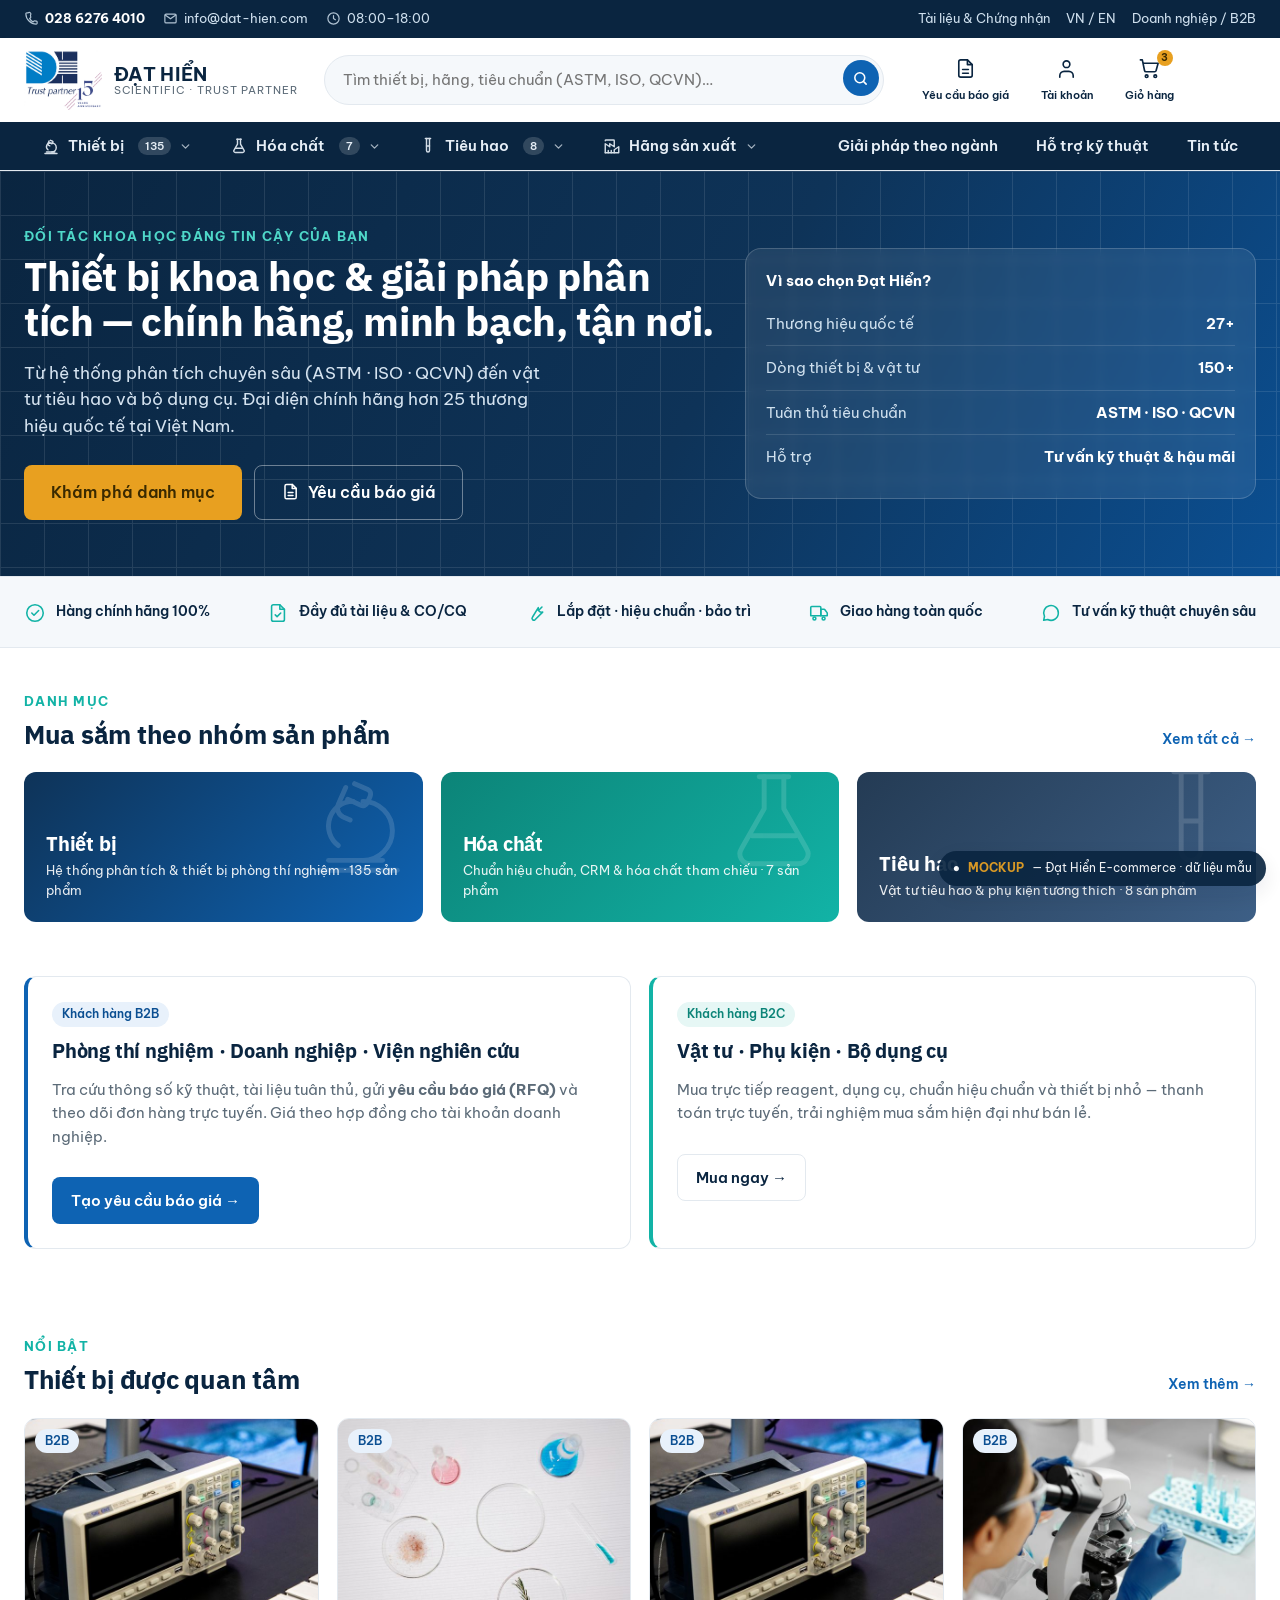
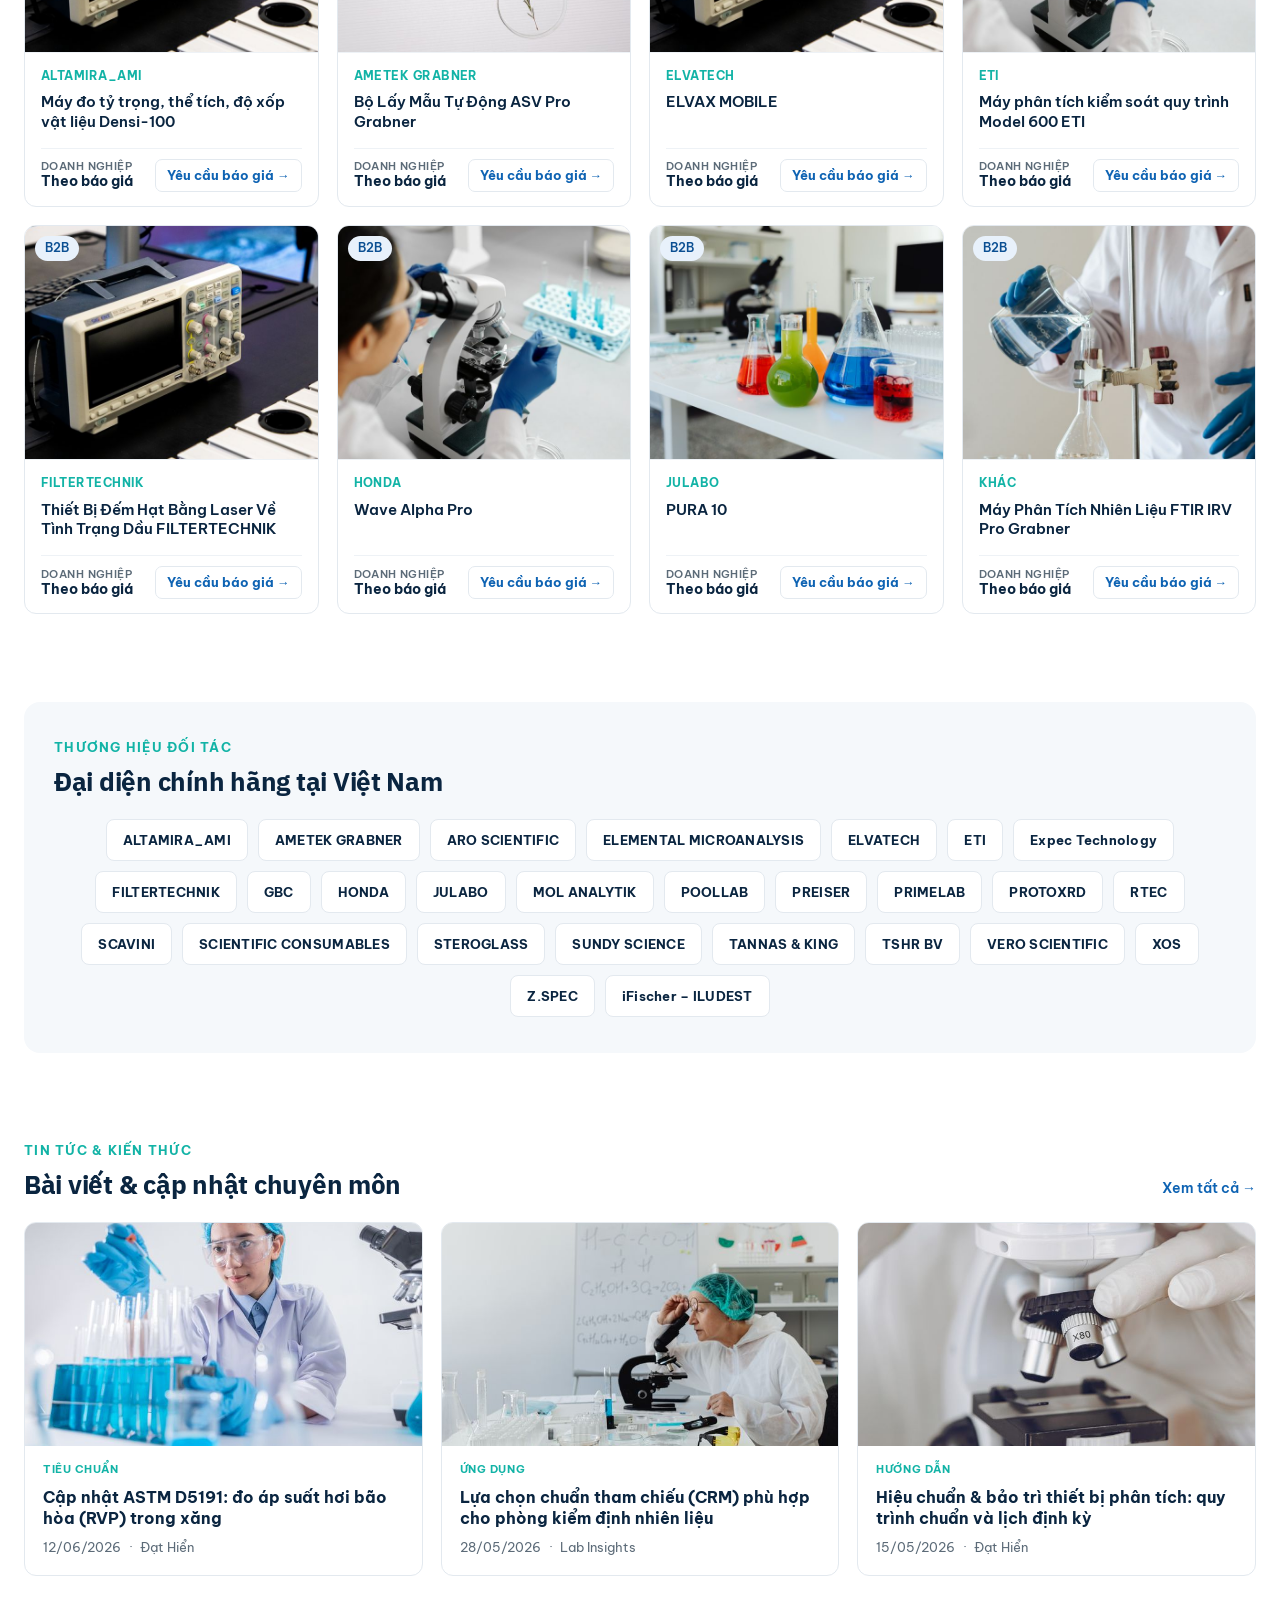
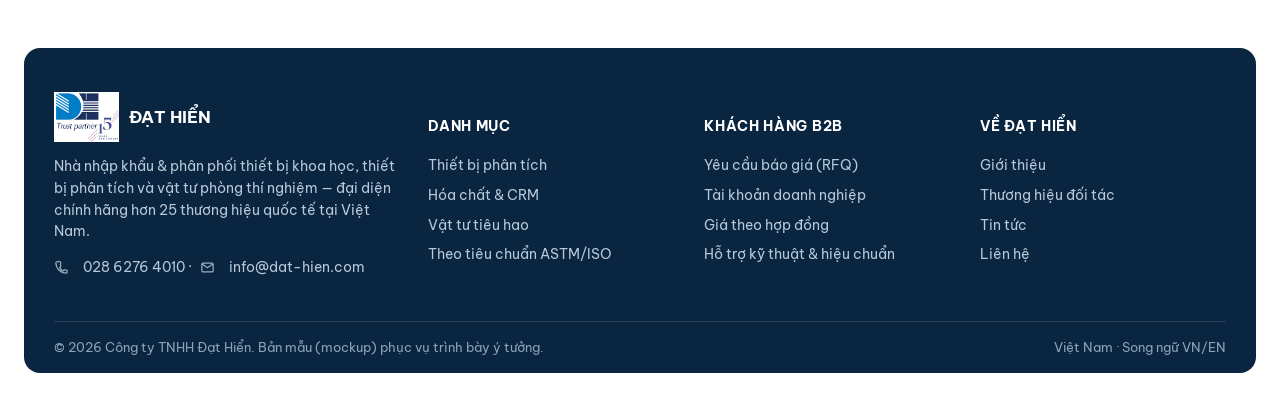
==== commit 5cdbf197: "Vật tư tiêu hao (SKU/OEM), tìm kiếm toàn site, biến thể & tabs sản phẩm, tinh chỉnh layout - Schema " ====
--- a/mockups/index.html
+++ b/mockups/index.html
@@ -119,9 +119,9 @@
     +'<img class="thumb-img" src="'+p.img+'" alt="'+p.title.replace(/"/g,"")+'" loading="lazy" onerror="this.remove()"/>'
     +'<span class="flag pill'+(isB2C?' teal':'')+'">'+(isB2C?p.category:'B2B')+'</span></div>'
     +'<div class="c-body"><div class="c-man">'+p.manufacturer+'</div>'
-    +(p.deviceBrand?'<div class="c-oem">Tương thích: '+p.deviceBrand+'</div>':'')
+    +((p.deviceBrand&&!p.sku)?'<div class="c-oem">Tương thích: '+p.deviceBrand+'</div>':'')
     +'<div class="c-name">'+p.title+'</div>'
-    +'<div class="c-std">'+std+'</div>'
+    +DH.cardMeta(p)
     +'<div class="c-foot">'+foot+'</div></div></a>';
 }
 var picks=[]; var seenMan={};
--- a/mockups/assets/app.css
+++ b/mockups/assets/app.css
@@ -191,6 +191,11 @@
 .card .c-body{padding:14px 16px;display:flex;flex-direction:column;gap:8px;flex:1}
 .card .c-man{font-size:11.5px;font-weight:700;color:var(--teal);text-transform:uppercase;letter-spacing:.04em}
 .card .c-oem{font-size:11.5px;font-weight:600;color:#0c8478;margin-top:-2px}
+/* bảng thông tin vật tư trên thẻ: SKU / OEM Part / Tương thích / Quy cách */
+.card .c-specs{display:flex;flex-direction:column;gap:3px;font-size:12px;margin-top:2px}
+.card .c-specs div{display:flex;gap:6px;color:var(--navy);line-height:1.3}
+.card .c-specs span{color:var(--muted);flex:none;min-width:74px}
+.card .c-specs div:first-child{font-weight:700}
 .card .c-name{font-weight:600;color:var(--navy);font-size:14.5px;line-height:1.35;display:-webkit-box;-webkit-line-clamp:2;-webkit-box-orient:vertical;overflow:hidden;min-height:39px}
 .card .c-std{display:flex;flex-wrap:wrap;gap:5px}
 .card .c-foot{margin-top:auto;display:flex;align-items:center;justify-content:space-between;gap:8px;padding-top:10px;border-top:1px solid var(--line-2)}
